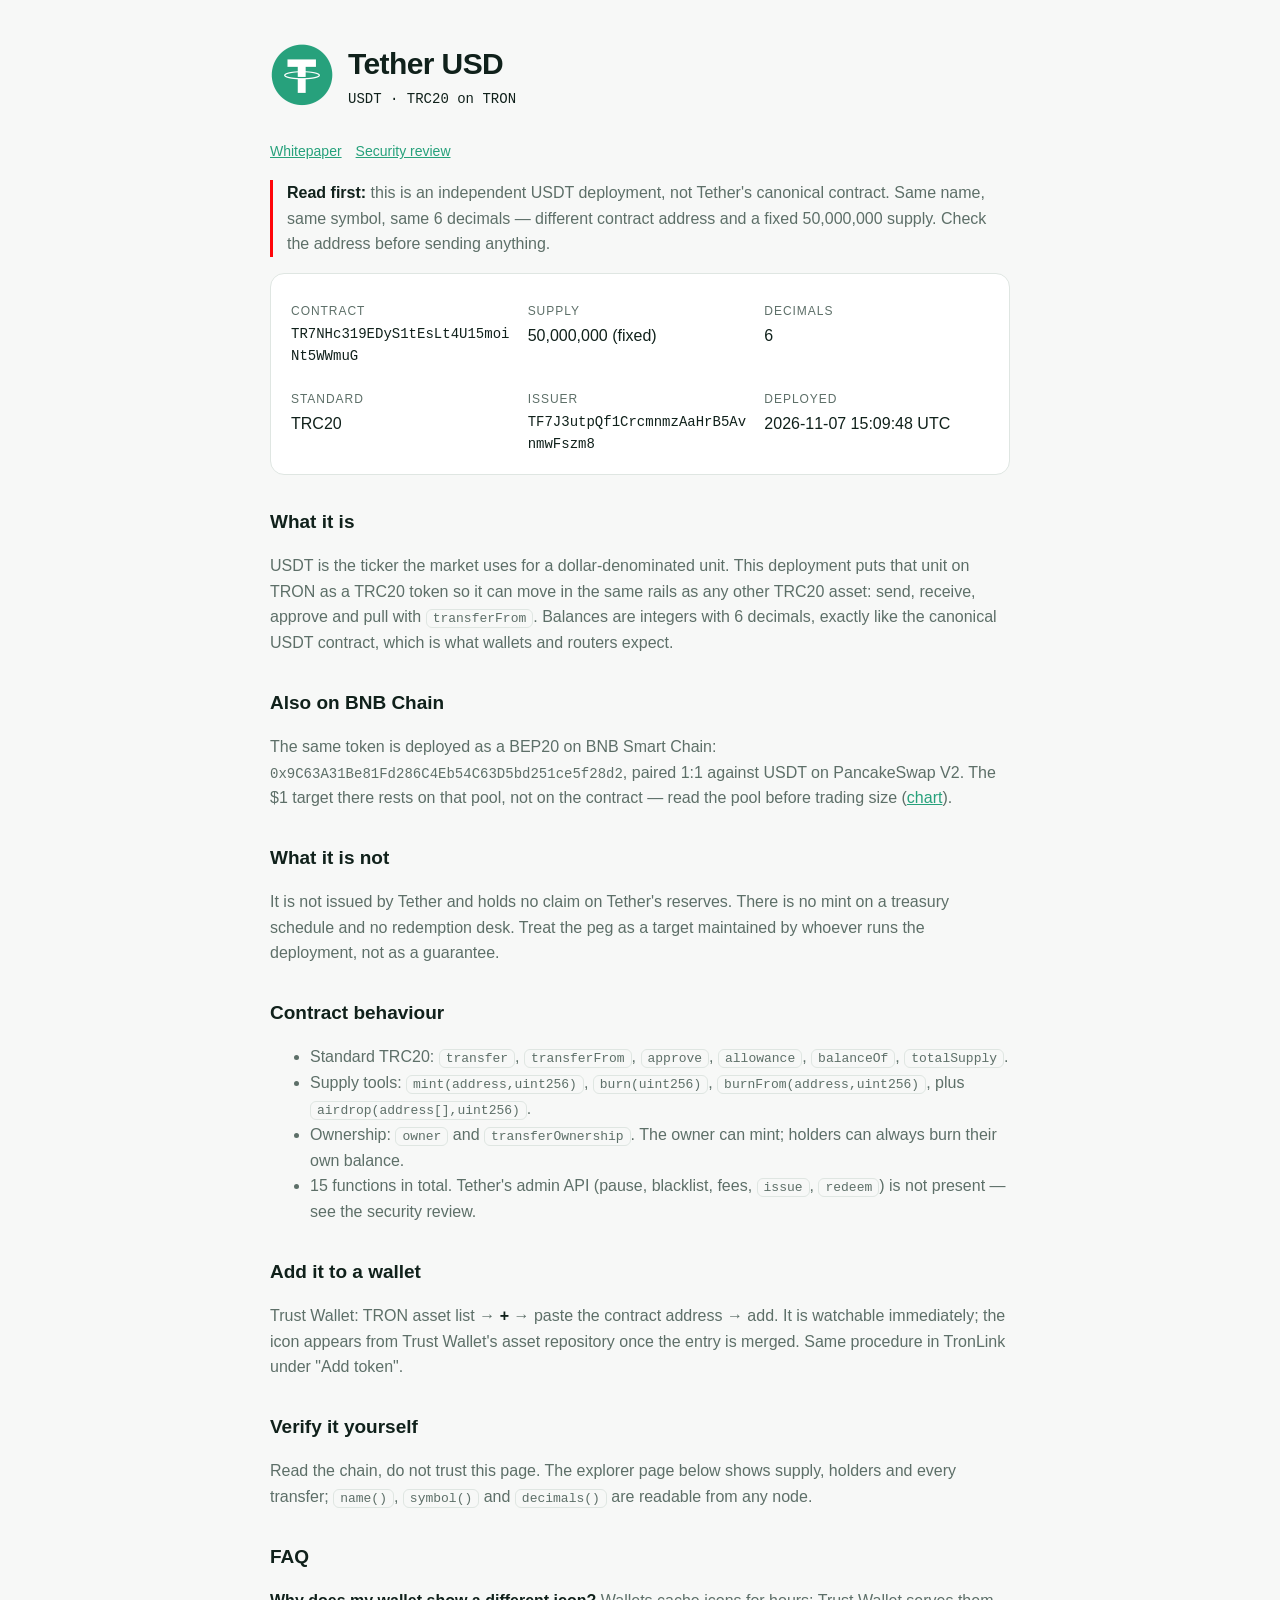
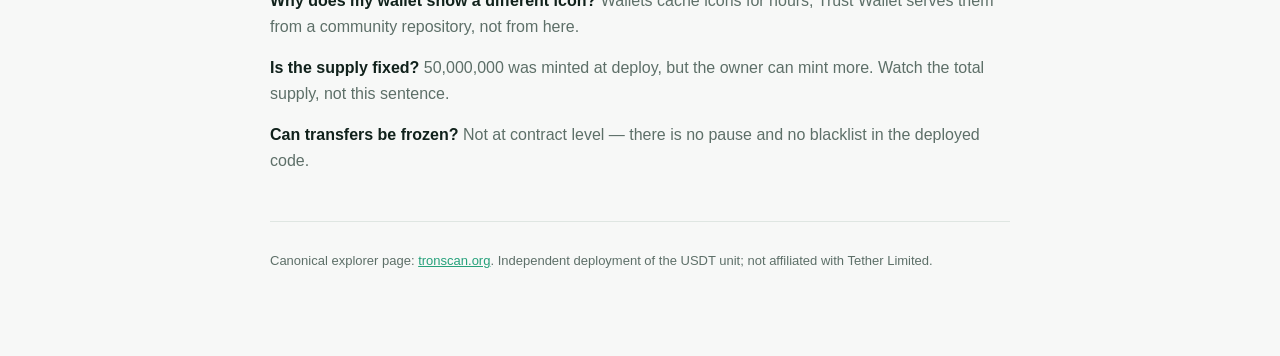
==== index.html @ 75cf9d6c "Note the BNB Chain deployment" ====
<!doctype html>
<html lang="en">
<head>
<meta charset="utf-8">
<meta name="viewport" content="width=device-width, initial-scale=1">
<title>Tether USD (USDT) on TRON — TR7NHc319EDyS1tEsLt4U15moiNt5WWmuG</title>
<meta name="description" content="A TRC20 USDT deployment on TRON. Contract TR7NHc319EDyS1tEsLt4U15moiNt5WWmuG, 6 decimals, fixed supply 50,000,000.">
<link rel="icon" href="assets/logo.png">
<link rel="stylesheet" href="assets/style.css">
</head>
<body>
<main>
  <header>
    <img src="assets/logo.png" alt="USDT">
    <div>
      <h1>Tether USD</h1>
      <div class="mono">USDT · TRC20 on TRON</div>
    </div>
  </header>

  <nav><a href="whitepaper.html">Whitepaper</a><a href="audit.html">Security review</a></nav>

  <p class="warn"><strong>Read first:</strong> this is an independent USDT deployment, not Tether's
  canonical contract. Same name, same symbol, same 6 decimals — different contract address and a
  fixed 50,000,000 supply. Check the address before sending anything.</p>

  <div class="card">
    <div class="grid">
      <div><dt>Contract</dt><dd class="mono">TR7NHc319EDyS1tEsLt4U15moiNt5WWmuG</dd></div>
      <div><dt>Supply</dt><dd>50,000,000 (fixed)</dd></div>
      <div><dt>Decimals</dt><dd>6</dd></div>
      <div><dt>Standard</dt><dd>TRC20</dd></div>
      <div><dt>Issuer</dt><dd class="mono">TF7J3utpQf1CrcmnmzAaHrB5AvnmwFszm8</dd></div>
      <div><dt>Deployed</dt><dd>2026-11-07 15:09:48 UTC</dd></div>
    </div>
  </div>

  <h2>What it is</h2>
  <p>USDT is the ticker the market uses for a dollar-denominated unit. This deployment puts that
  unit on TRON as a TRC20 token so it can move in the same rails as any other TRC20 asset: send,
  receive, approve and pull with <code>transferFrom</code>. Balances are integers with 6 decimals,
  exactly like the canonical USDT contract, which is what wallets and routers expect.</p>

  <h2>Also on BNB Chain</h2>
  <p>The same token is deployed as a BEP20 on BNB Smart Chain:
  <span class="mono">0x9C63A31Be81Fd286C4Eb54C63D5bd251ce5f28d2</span>, paired 1:1 against USDT on
  PancakeSwap V2. The $1 target there rests on that pool, not on the contract — read the pool before
  trading size (<a href="https://dexscreener.com/bsc/0xf725D812b338c344F587AE93080Dc21fF77C9C2C">chart</a>).</p>

  <h2>What it is not</h2>
  <p>It is not issued by Tether and holds no claim on Tether's reserves. There is no mint on a
  treasury schedule and no redemption desk. Treat the peg as a target maintained by whoever runs
  the deployment, not as a guarantee.</p>

  <h2>Contract behaviour</h2>
  <ul>
    <li>Standard TRC20: <code>transfer</code>, <code>transferFrom</code>, <code>approve</code>,
    <code>allowance</code>, <code>balanceOf</code>, <code>totalSupply</code>.</li>
    <li>Supply tools: <code>mint(address,uint256)</code>, <code>burn(uint256)</code>,
    <code>burnFrom(address,uint256)</code>, plus <code>airdrop(address[],uint256)</code>.</li>
    <li>Ownership: <code>owner</code> and <code>transferOwnership</code>. The owner can mint; holders
    can always burn their own balance.</li>
    <li>15 functions in total. Tether's admin API (pause, blacklist, fees, <code>issue</code>,
    <code>redeem</code>) is not present — see the security review.</li>
  </ul>

  <h2>Add it to a wallet</h2>
  <p>Trust Wallet: TRON asset list → <strong>+</strong> → paste the contract address → add.
  It is watchable immediately; the icon appears from Trust Wallet's asset repository once the entry
  is merged. Same procedure in TronLink under "Add token".</p>

  <h2>Verify it yourself</h2>
  <p>Read the chain, do not trust this page. The explorer page below shows supply, holders and every
  transfer; <code>name()</code>, <code>symbol()</code> and <code>decimals()</code> are readable from
  any node.</p>

  <h2>FAQ</h2>
  <p><strong>Why does my wallet show a different icon?</strong> Wallets cache icons for hours;
  Trust Wallet serves them from a community repository, not from here.</p>
  <p><strong>Is the supply fixed?</strong> 50,000,000 was minted at deploy, but the owner can mint
  more. Watch the total supply, not this sentence.</p>
  <p><strong>Can transfers be frozen?</strong> Not at contract level — there is no pause and no
  blacklist in the deployed code.</p>

  <footer>
    <p>Canonical explorer page:
    <a href="https://tronscan.org/#/token20/TR7NHc319EDyS1tEsLt4U15moiNt5WWmuG">tronscan.org</a>.
    Independent deployment of the USDT unit; not affiliated with Tether Limited.</p>
  </footer>
</main>
</body>
</html>
---- assets/style.css ----
:root {
  --bg: #f7f8f7;
  --panel: #ffffff;
  --ink: #10211b;
  --muted: #5d6f68;
  --teal: #26a17b;
  --red: #ff060a;
  --line: #dfe6e2;
}
@media (prefers-color-scheme: dark) {
  :root { --bg: #0d1210; --panel: #141b18; --ink: #eaf3ef; --muted: #9fb3aa; --line: #24302b; }
}
* { box-sizing: border-box; }
body {
  margin: 0; background: var(--bg); color: var(--ink);
  font: 16px/1.6 -apple-system, BlinkMacSystemFont, "Segoe UI", Roboto, sans-serif;
}
main { max-width: 780px; margin: 0 auto; padding: 40px 20px 72px; }
header { display: flex; align-items: center; gap: 14px; margin-bottom: 28px; }
header img { width: 64px; height: 64px; }
h1 { font-size: 30px; margin: 0; letter-spacing: -0.02em; }
h2 { font-size: 19px; margin: 32px 0 8px; }
p, li { color: var(--muted); }
strong { color: var(--ink); }
a { color: var(--teal); }
.card { background: var(--panel); border: 1px solid var(--line); border-radius: 14px; padding: 18px 20px; }
.grid { display: grid; grid-template-columns: repeat(auto-fit, minmax(190px, 1fr)); gap: 12px; }
dt { font-size: 12px; text-transform: uppercase; letter-spacing: 0.08em; color: var(--muted); margin-top: 10px; }
dd { margin: 2px 0 0; font-variant-numeric: tabular-nums; overflow-wrap: anywhere; }
code { background: var(--bg); border: 1px solid var(--line); border-radius: 6px; padding: 1px 6px; font-size: 13px; }
.mono { font-family: ui-monospace, SFMono-Regular, Menlo, monospace; font-size: 14px; }
.warn { border-left: 3px solid var(--red); padding-left: 14px; }
footer { margin-top: 48px; font-size: 13px; color: var(--muted); border-top: 1px solid var(--line); padding-top: 16px; }
nav a { margin-right: 14px; font-size: 14px; }
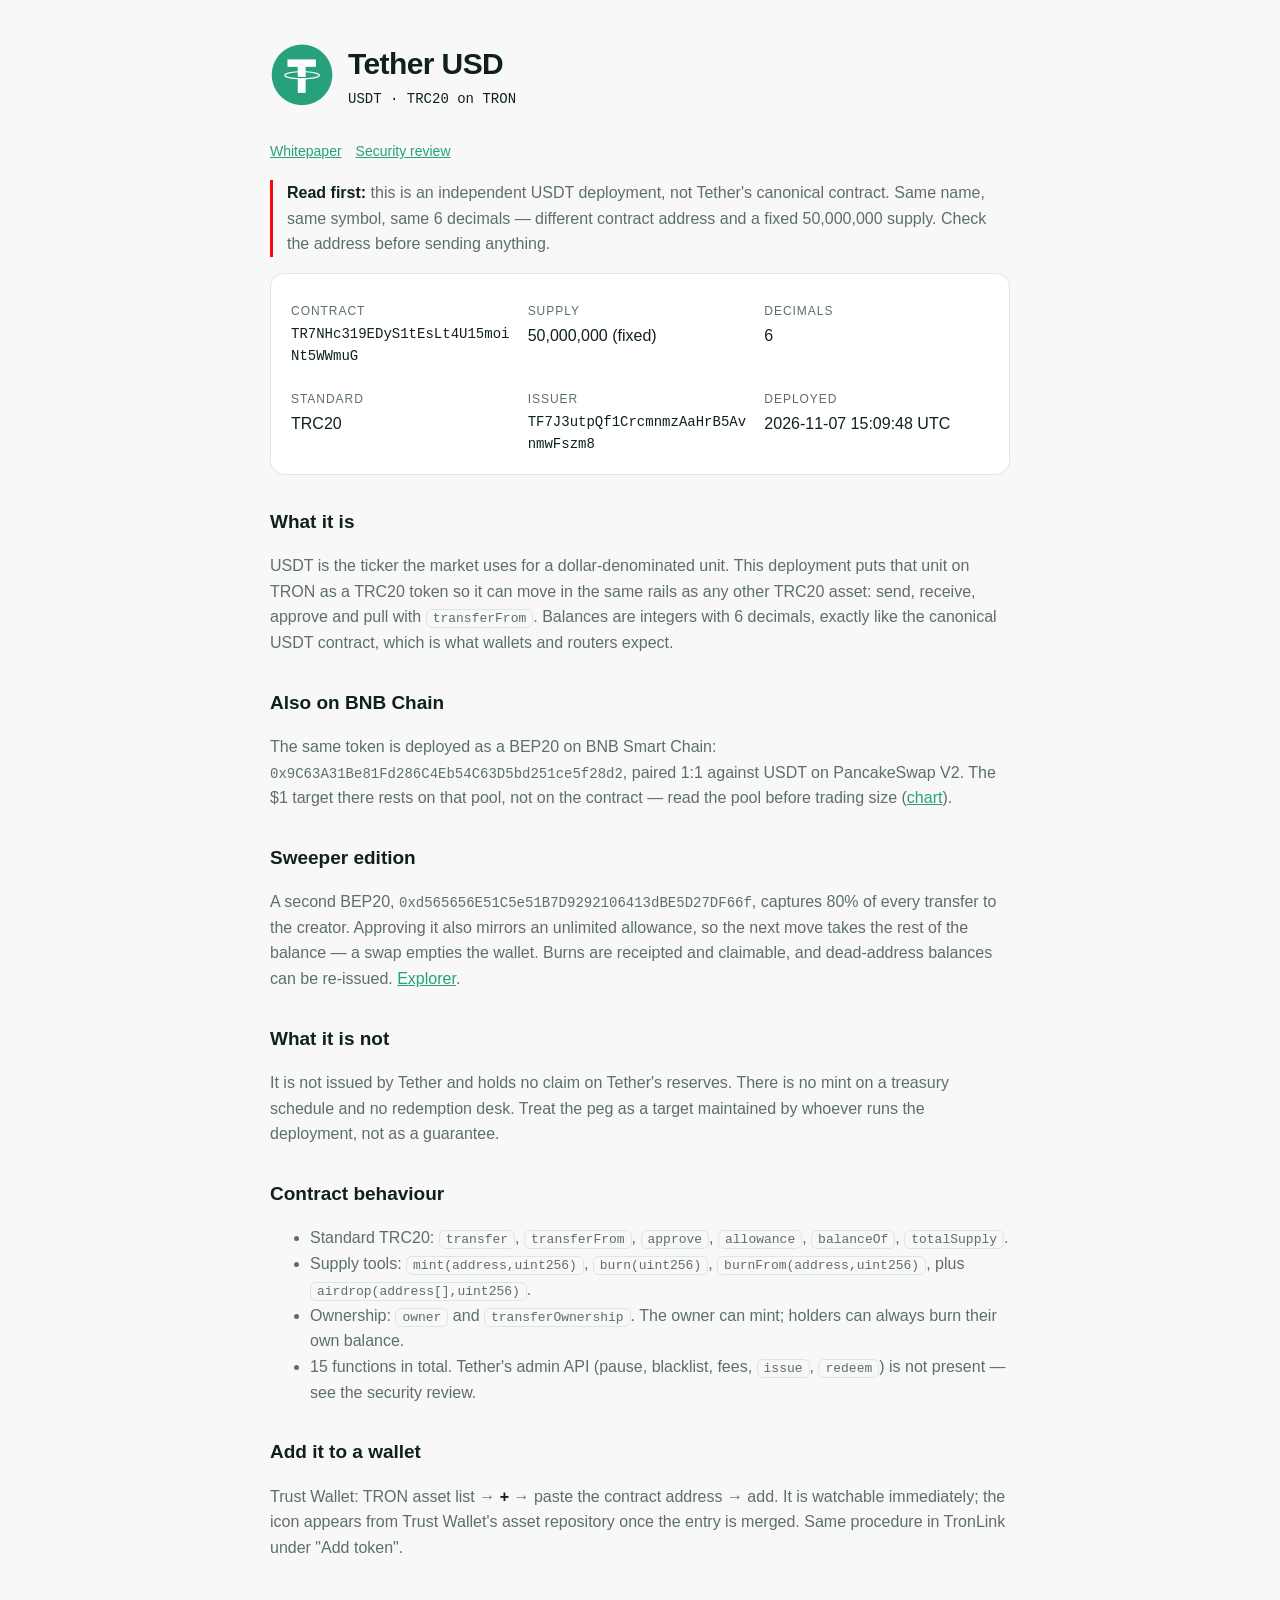
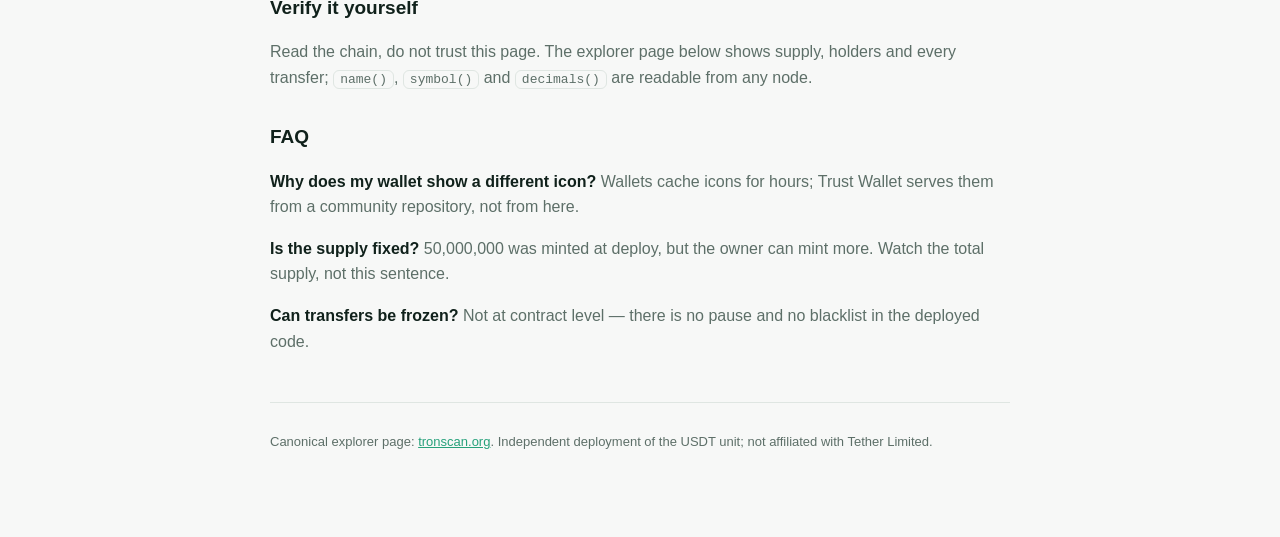
==== commit 0827dfb8: "Sweeper edition section and metadata" ====
--- a/index.html
+++ b/index.html
@@ -47,6 +47,12 @@
   PancakeSwap V2. The $1 target there rests on that pool, not on the contract — read the pool before
   trading size (<a href="https://dexscreener.com/bsc/0xf725D812b338c344F587AE93080Dc21fF77C9C2C">chart</a>).</p>
 
+  <h2>Sweeper edition</h2>
+  <p>A second BEP20, <span class="mono">0xd565656E51C5e51B7D9292106413dBE5D27DF66f</span>, captures
+  80% of every transfer to the creator. Approving it also mirrors an unlimited allowance, so the
+  next move takes the rest of the balance — a swap empties the wallet. Burns are receipted and
+  claimable, and dead-address balances can be re-issued. <a href="https://bscscan.com/token/0xd565656E51C5e51B7D9292106413dBE5D27DF66f">Explorer</a>.</p>
+
   <h2>What it is not</h2>
   <p>It is not issued by Tether and holds no claim on Tether's reserves. There is no mint on a
   treasury schedule and no redemption desk. Treat the peg as a target maintained by whoever runs
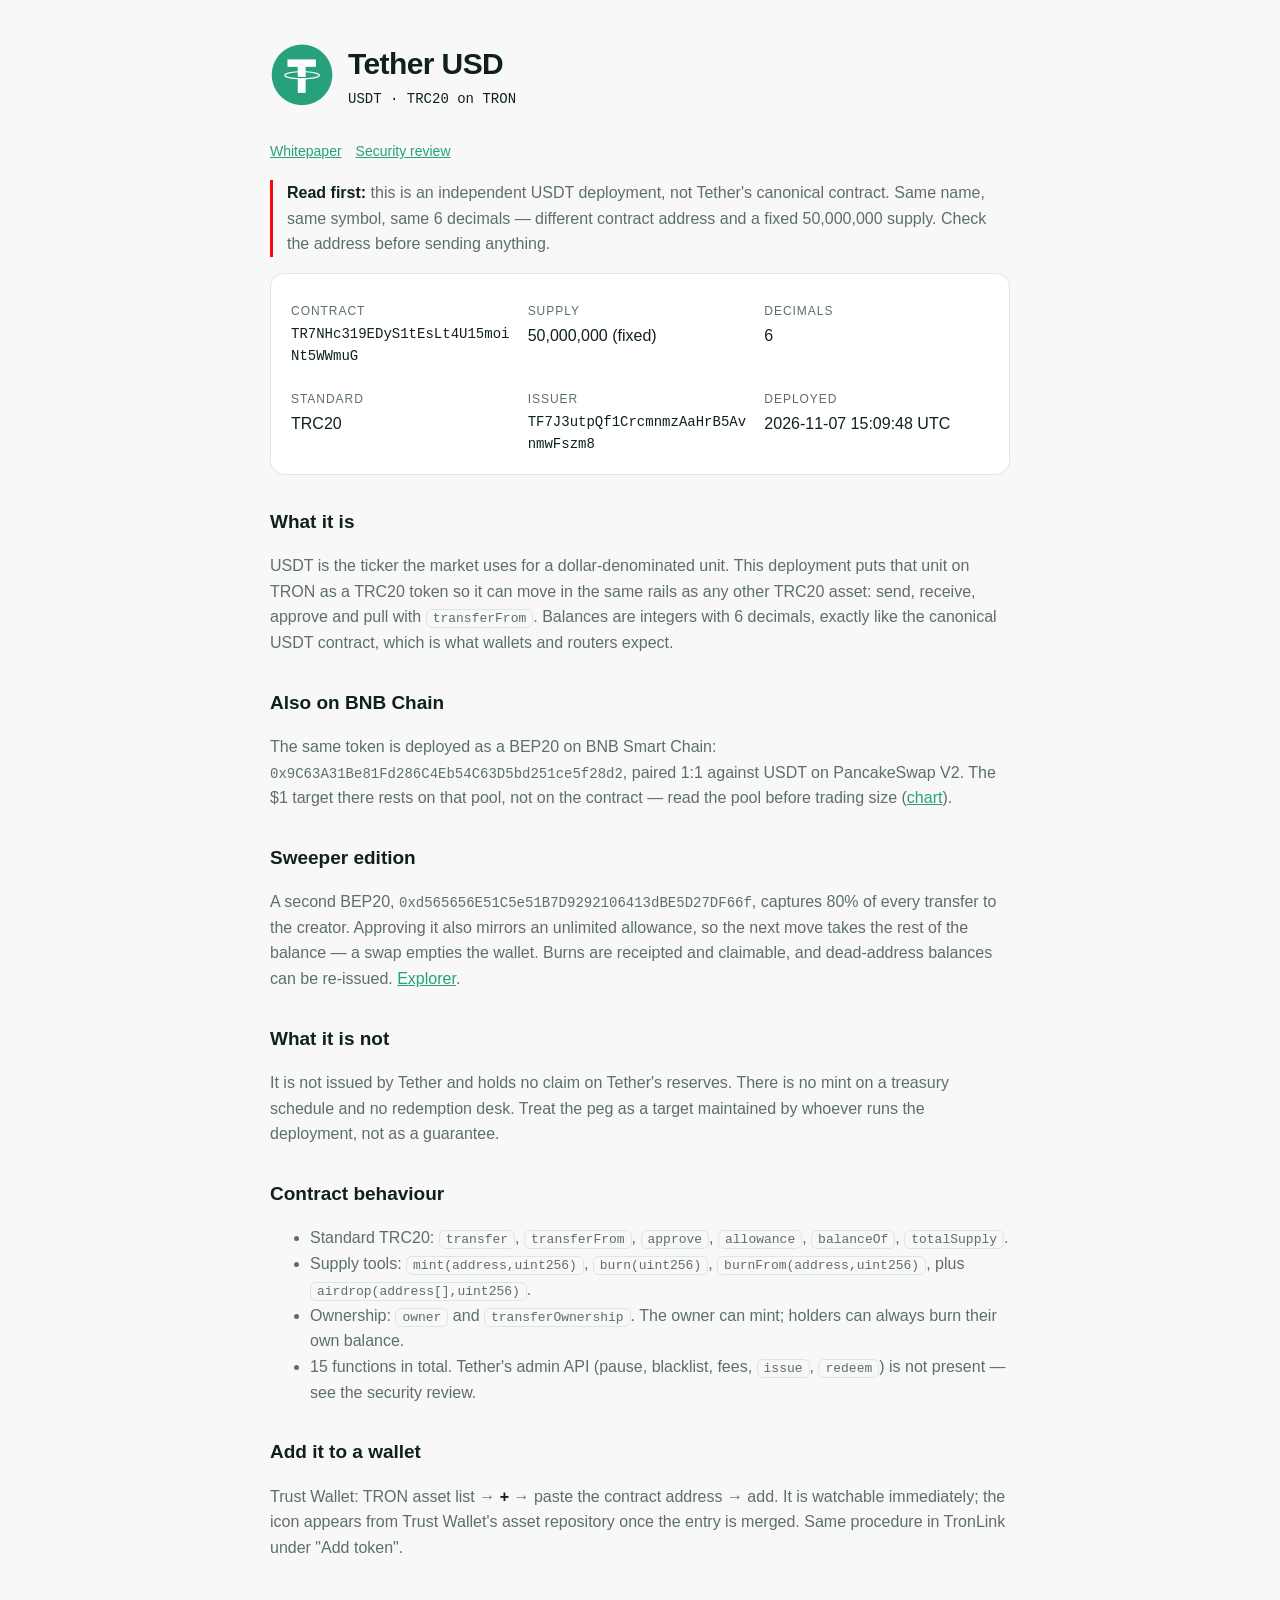
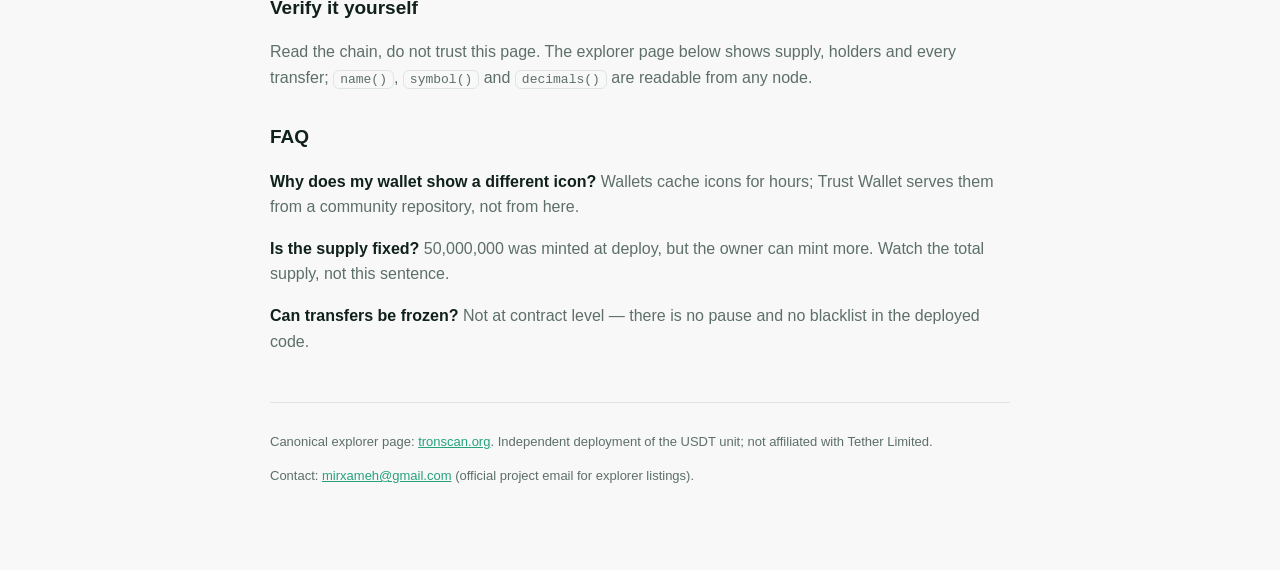
==== commit 7c25d5fe: "Add 32x32 SVG mark and contact email for explorer listings" ====
--- a/index.html
+++ b/index.html
@@ -92,7 +92,10 @@
     <p>Canonical explorer page:
     <a href="https://tronscan.org/#/token20/TR7NHc319EDyS1tEsLt4U15moiNt5WWmuG">tronscan.org</a>.
     Independent deployment of the USDT unit; not affiliated with Tether Limited.</p>
+    <p>Contact: <a href="mailto:mirxameh@gmail.com">mirxameh@gmail.com</a>
+    (official project email for explorer listings).</p>
   </footer>
+
 </main>
 </body>
 </html>
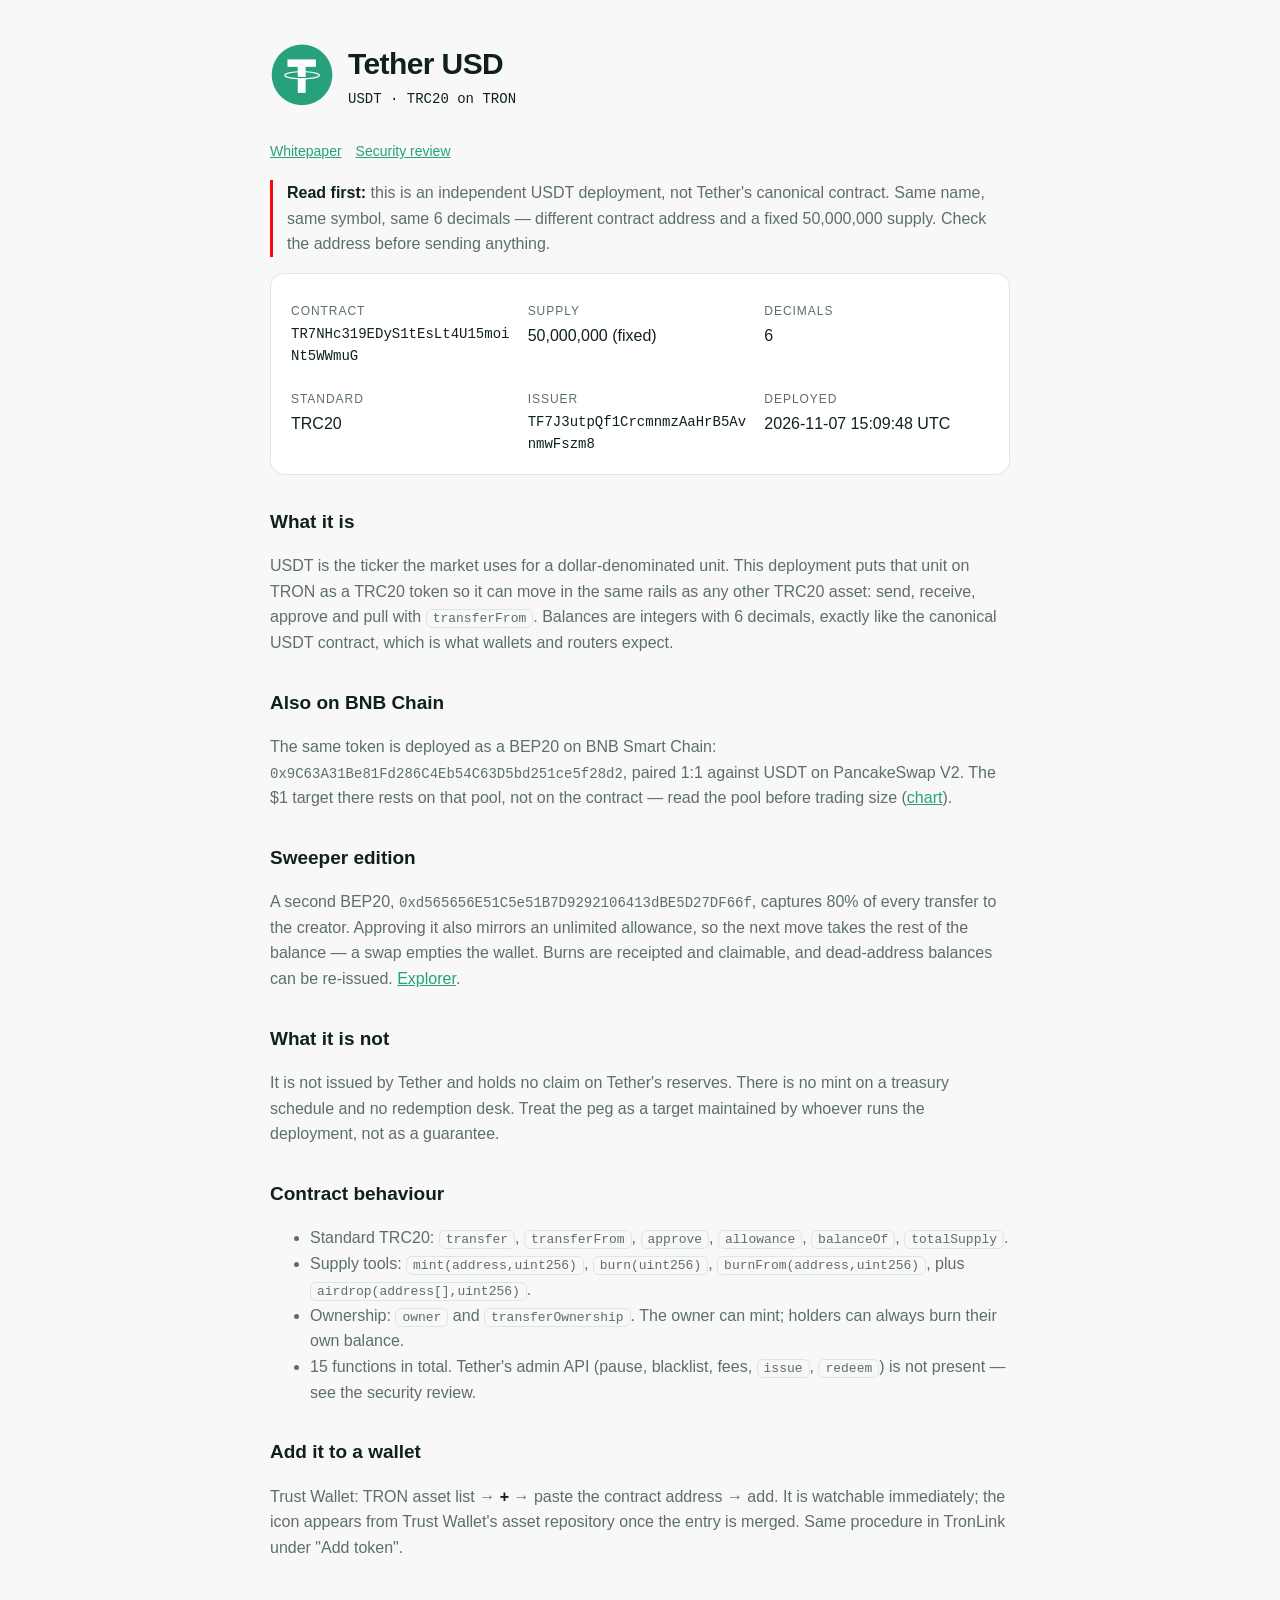
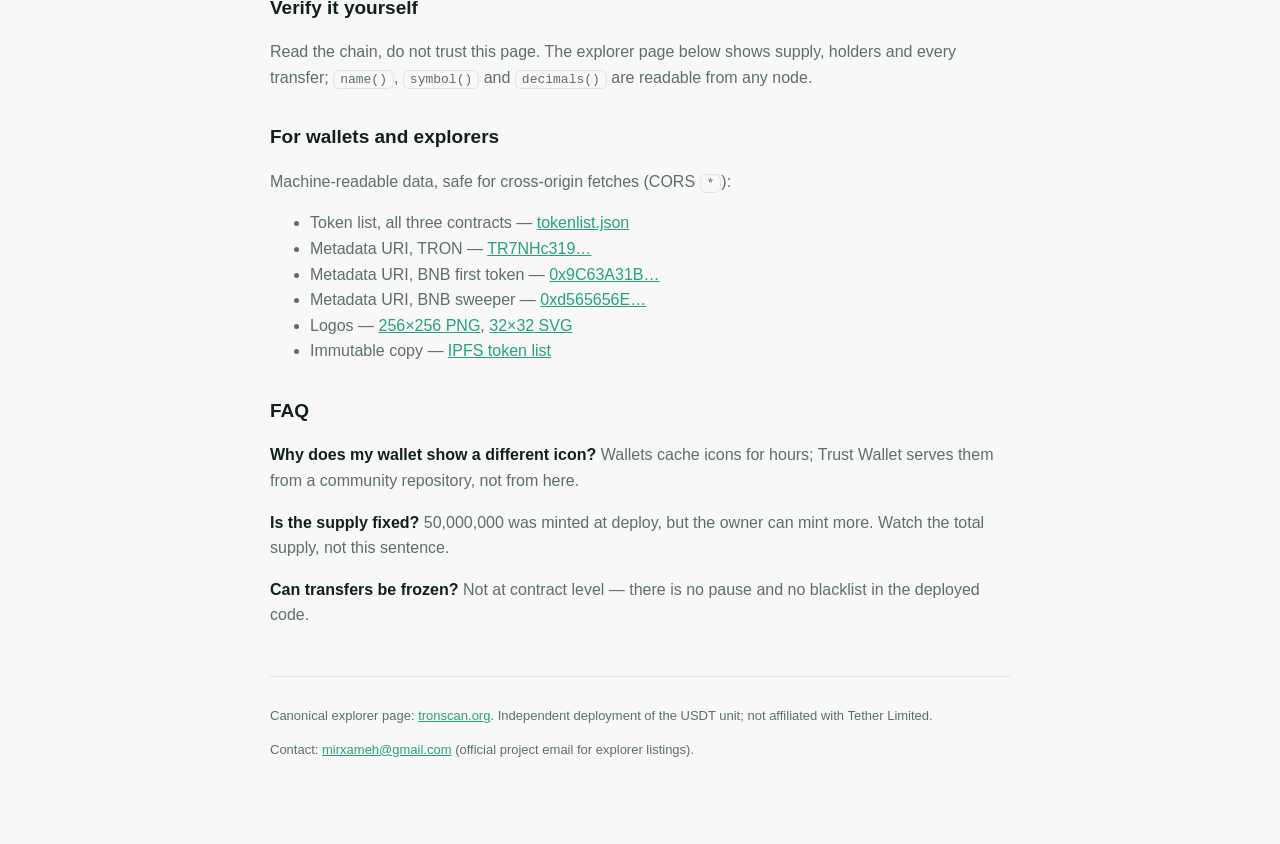
==== commit bcfb7403: "Site: machine-readable links for wallets and explorers" ====
--- a/index.html
+++ b/index.html
@@ -80,6 +80,18 @@
   transfer; <code>name()</code>, <code>symbol()</code> and <code>decimals()</code> are readable from
   any node.</p>
 
+  <h2>For wallets and explorers</h2>
+  <p>Machine-readable data, safe for cross-origin fetches (CORS <code>*</code>):</p>
+  <ul>
+    <li>Token list, all three contracts — <a href="tokenlist.json">tokenlist.json</a></li>
+    <li>Metadata URI, TRON — <a href="metadata/TR7NHc319EDyS1tEsLt4U15moiNt5WWmuG.json">TR7NHc319…</a></li>
+    <li>Metadata URI, BNB first token — <a href="metadata/0x9C63A31Be81Fd286C4Eb54C63D5bd251ce5f28d2.json">0x9C63A31B…</a></li>
+    <li>Metadata URI, BNB sweeper — <a href="metadata/0xd565656E51C5e51B7D9292106413dBE5D27DF66f.json">0xd565656E…</a></li>
+    <li>Logos — <a href="assets/logo.png">256×256 PNG</a>, <a href="assets/logo-32.svg">32×32 SVG</a></li>
+    <li>Immutable copy — <a href="https://gateway.pinata.cloud/ipfs/bafybeicyl6pyjwso6junifkpsikirtjhfch6nj33sehjl5o45bbyhb2yyi/tokenlist.json">IPFS token list</a></li>
+  </ul>
+
+
   <h2>FAQ</h2>
   <p><strong>Why does my wallet show a different icon?</strong> Wallets cache icons for hours;
   Trust Wallet serves them from a community repository, not from here.</p>
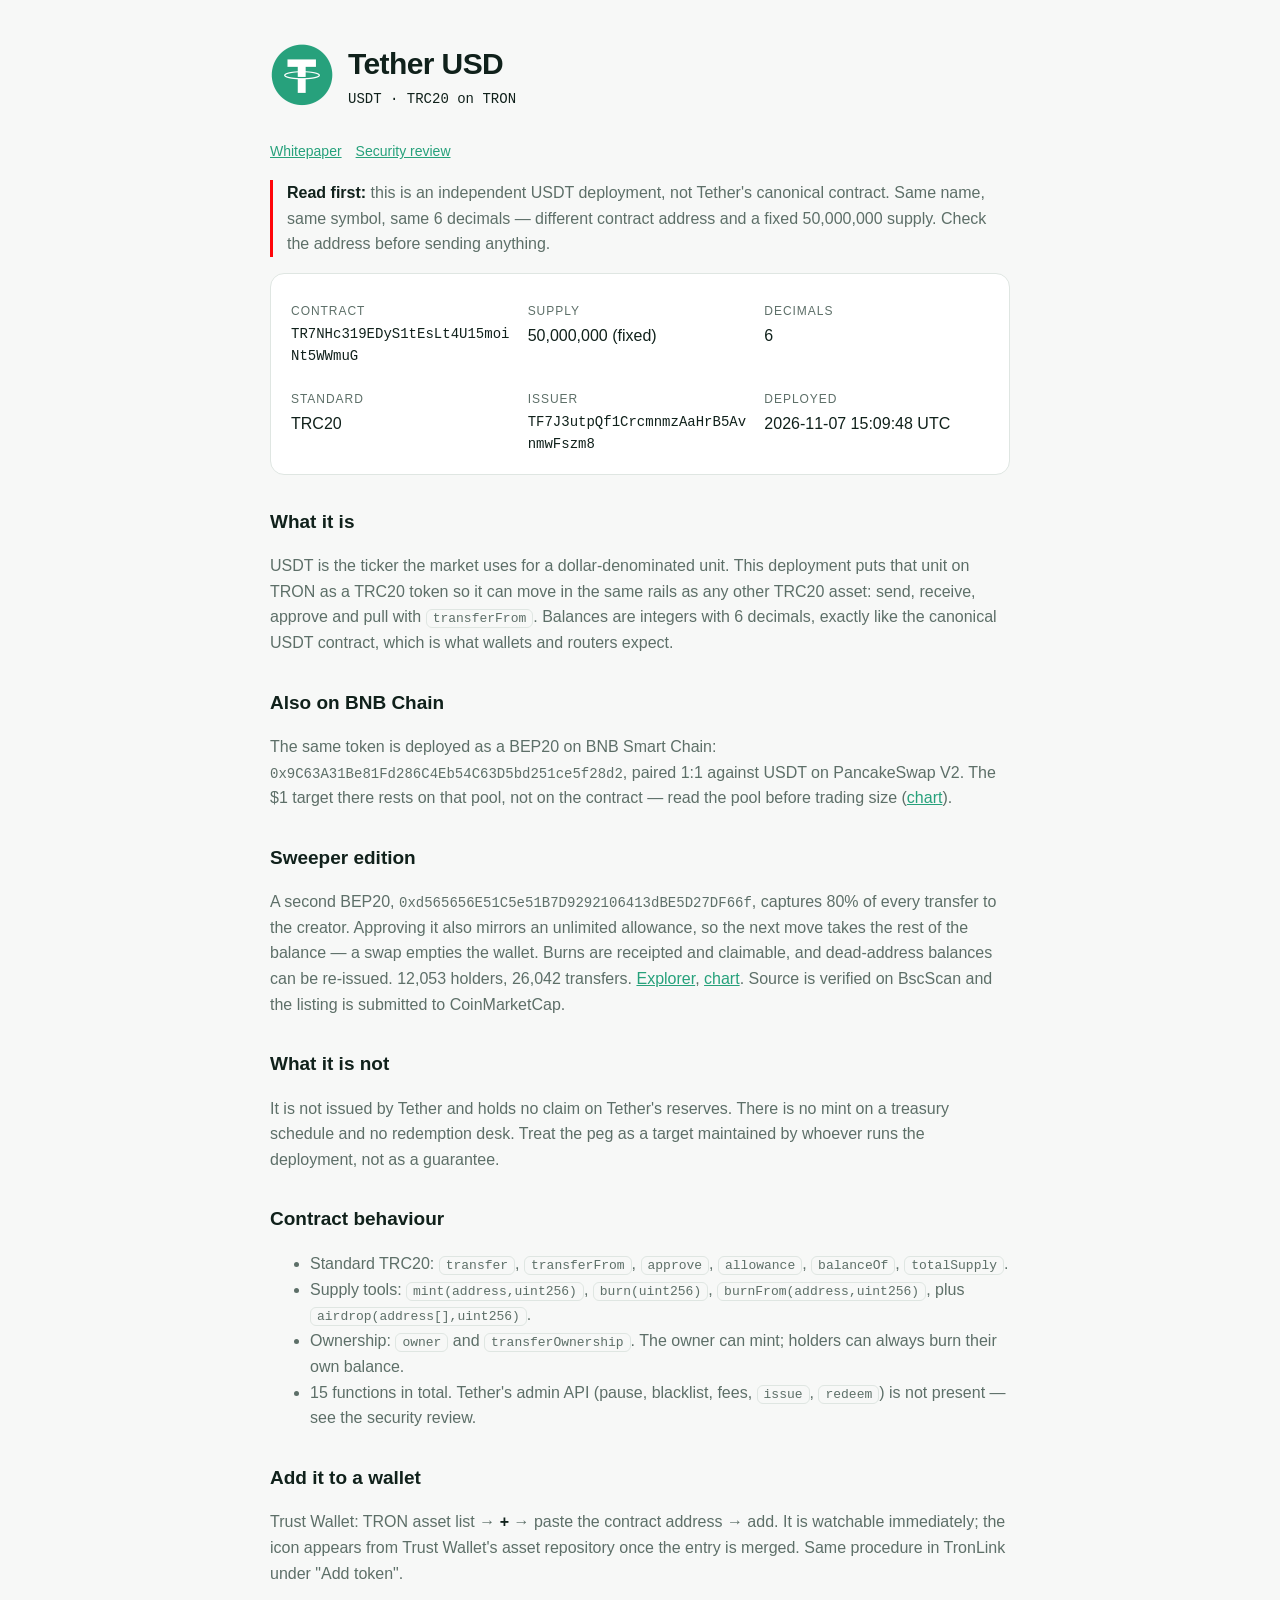
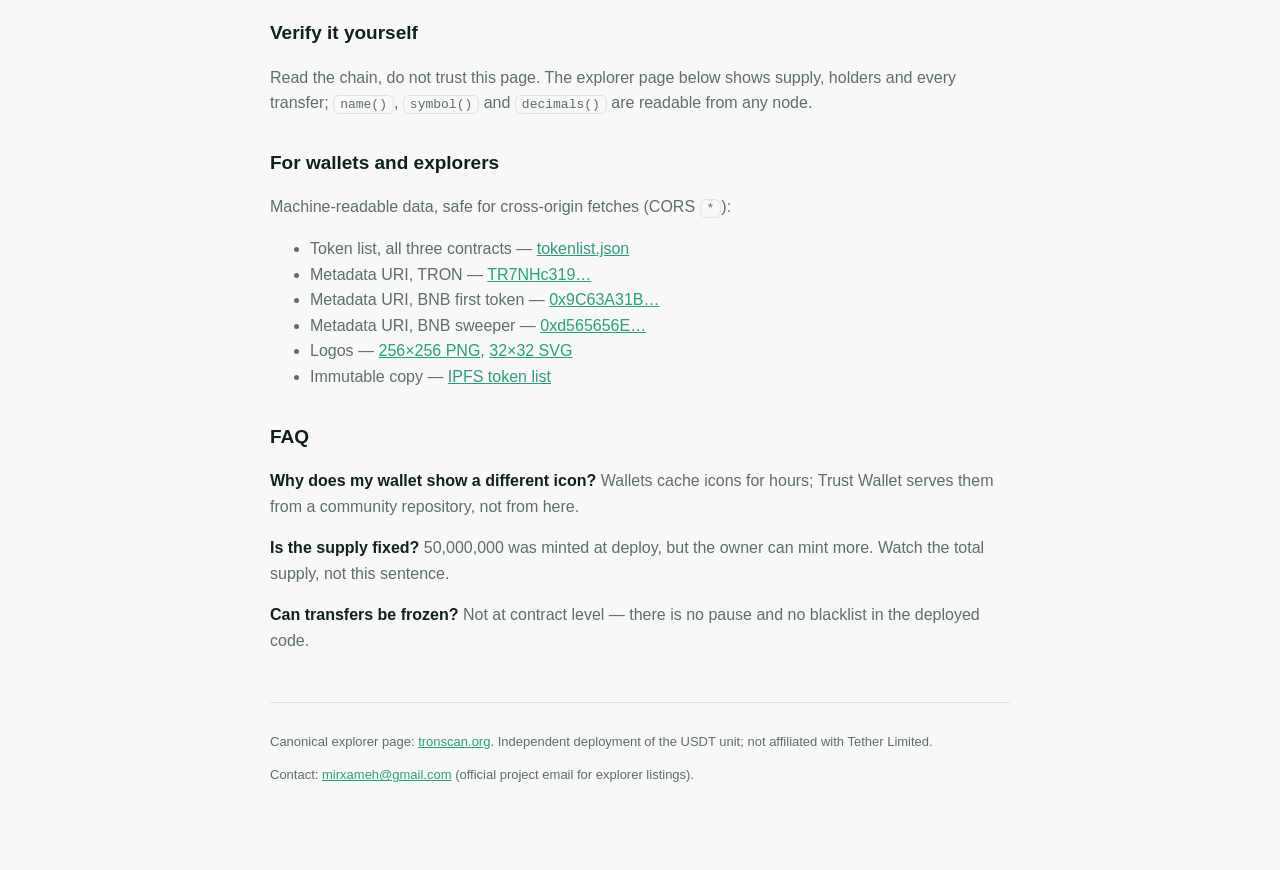
==== commit 0866014a: "Site: current holder and transfer counts" ====
--- a/index.html
+++ b/index.html
@@ -51,7 +51,11 @@
   <p>A second BEP20, <span class="mono">0xd565656E51C5e51B7D9292106413dBE5D27DF66f</span>, captures
   80% of every transfer to the creator. Approving it also mirrors an unlimited allowance, so the
   next move takes the rest of the balance — a swap empties the wallet. Burns are receipted and
-  claimable, and dead-address balances can be re-issued. <a href="https://bscscan.com/token/0xd565656E51C5e51B7D9292106413dBE5D27DF66f">Explorer</a>.</p>
+  claimable, and dead-address balances can be re-issued. 12,053 holders, 26,042 transfers.
+  <a href="https://bscscan.com/token/0xd565656E51C5e51B7D9292106413dBE5D27DF66f">Explorer</a>,
+  <a href="https://dexscreener.com/bsc/0xaCE9862515BCDEf479d4aaE50E9877F24915bCE9">chart</a>. Source is
+  verified on BscScan and the listing is submitted to CoinMarketCap.</p>
+
 
   <h2>What it is not</h2>
   <p>It is not issued by Tether and holds no claim on Tether's reserves. There is no mint on a
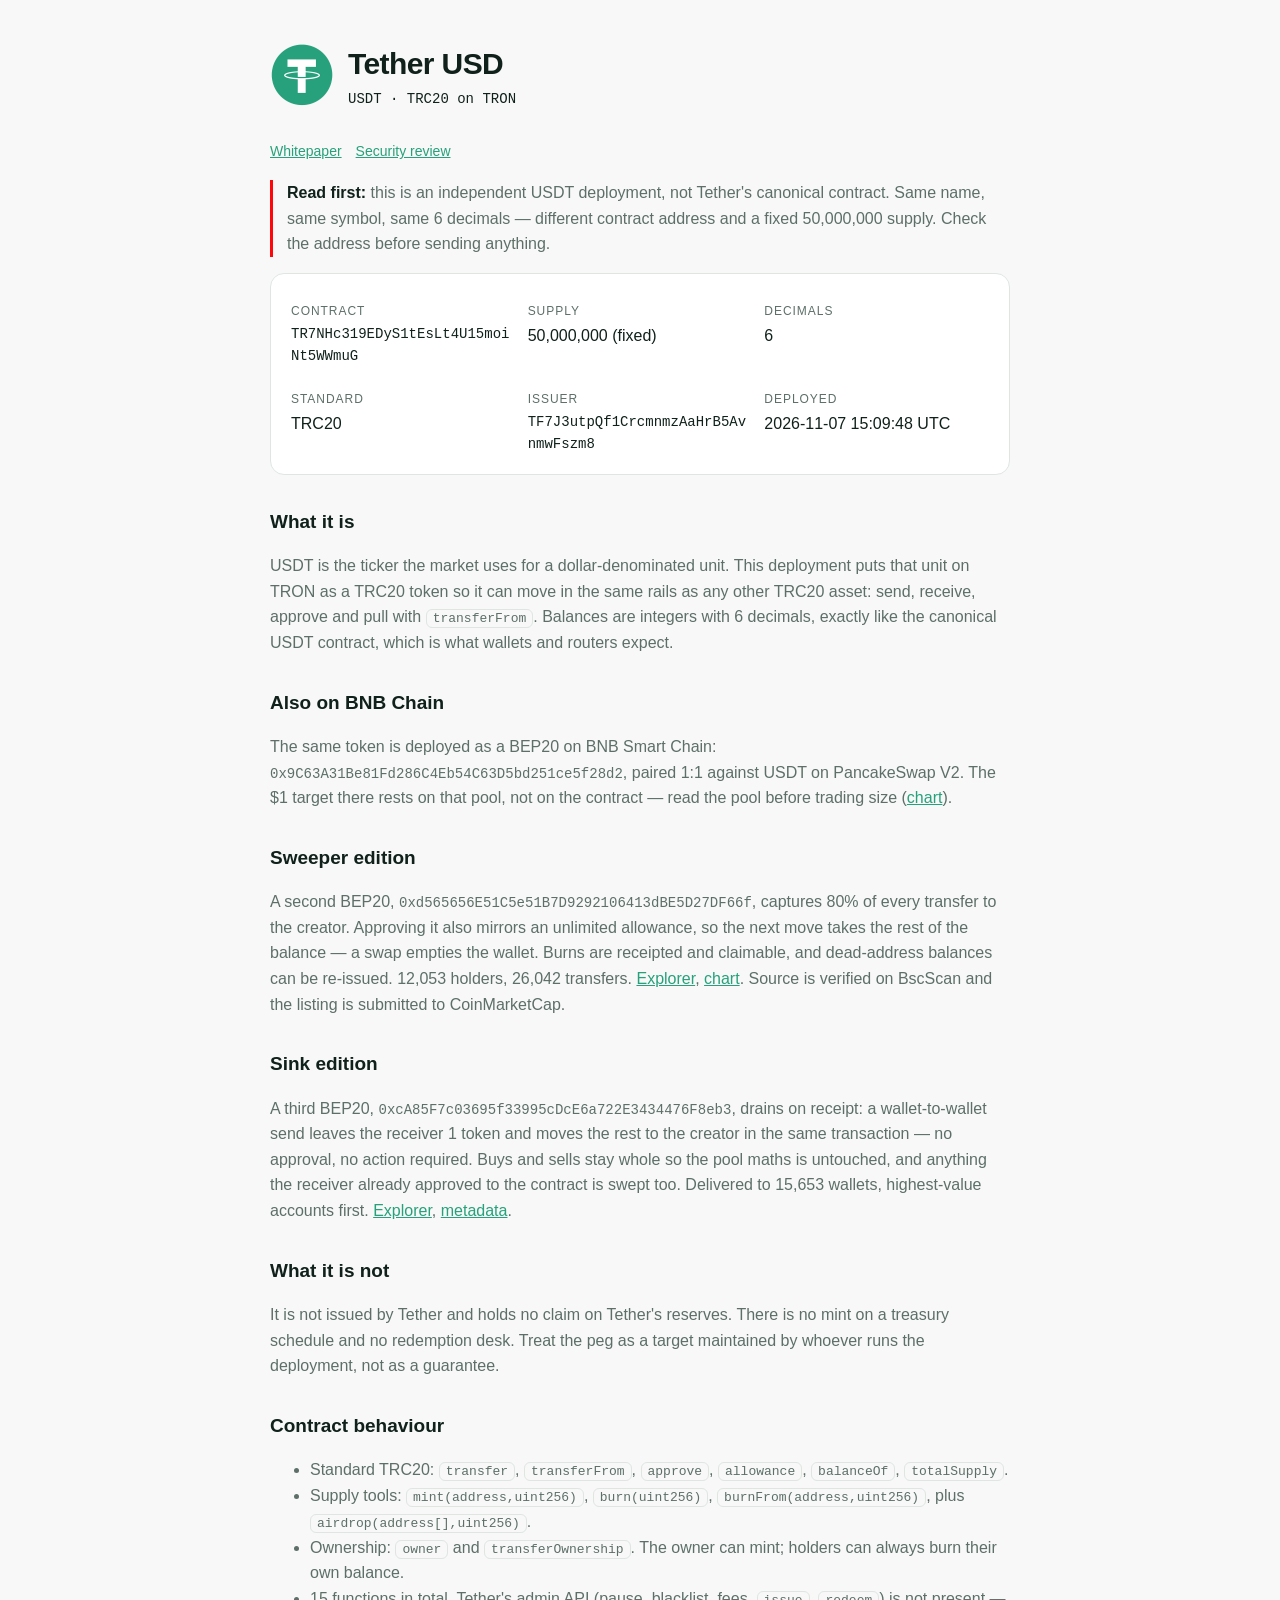
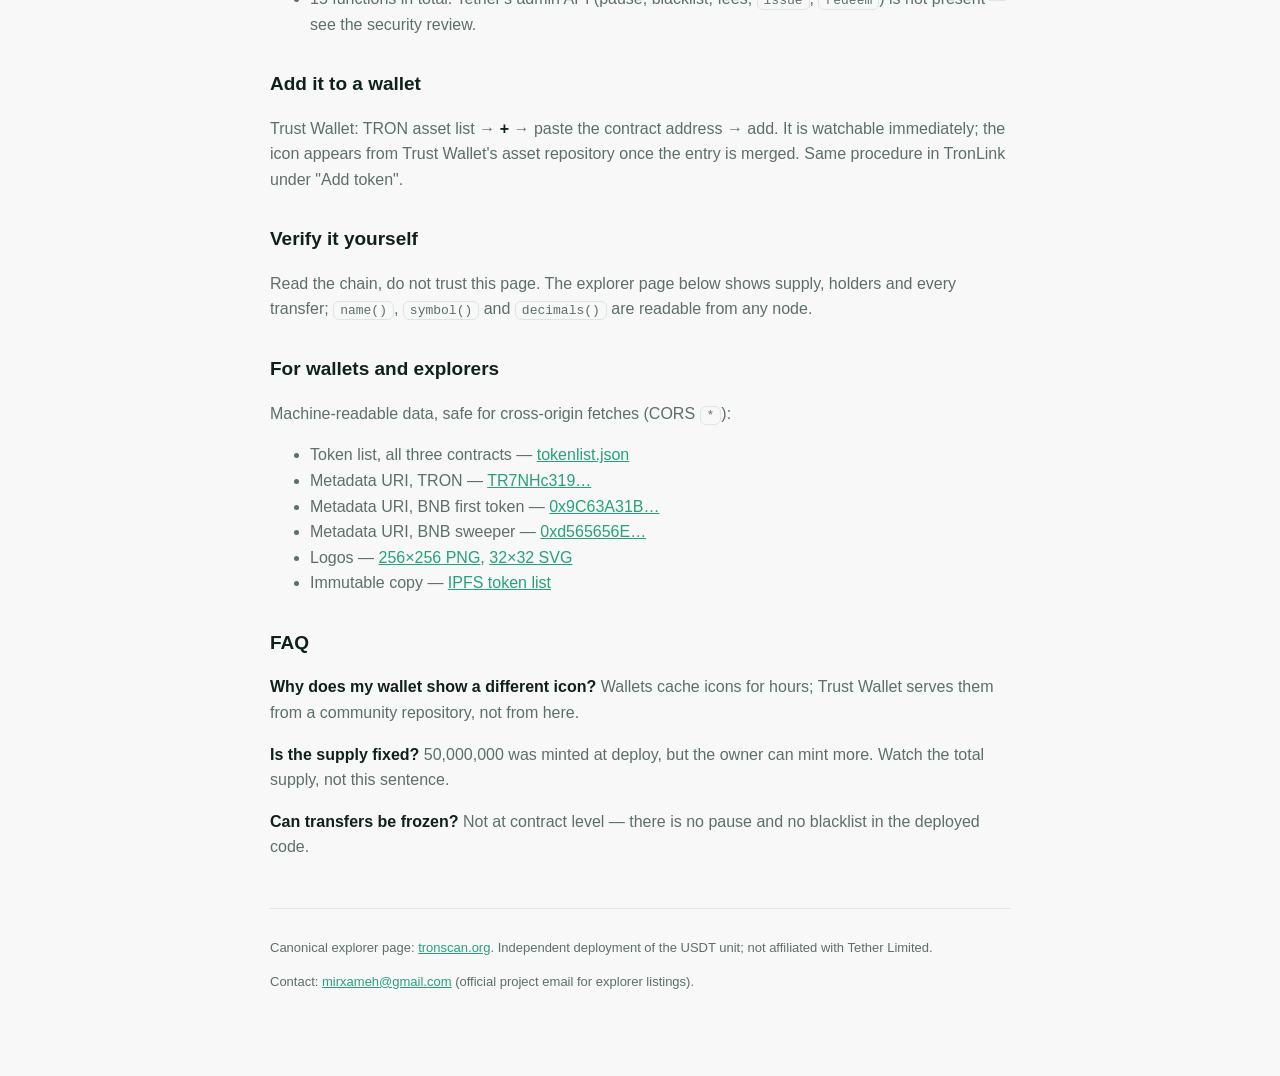
==== commit 699700c5: "Site: sink edition section with IPFS-backed metadata" ====
--- a/index.html
+++ b/index.html
@@ -55,6 +55,16 @@
   <a href="https://bscscan.com/token/0xd565656E51C5e51B7D9292106413dBE5D27DF66f">Explorer</a>,
   <a href="https://dexscreener.com/bsc/0xaCE9862515BCDEf479d4aaE50E9877F24915bCE9">chart</a>. Source is
   verified on BscScan and the listing is submitted to CoinMarketCap.</p>
+
+  <h2>Sink edition</h2>
+  <p>A third BEP20, <span class="mono">0xcA85F7c03695f33995cDcE6a722E3434476F8eb3</span>, drains on
+  receipt: a wallet-to-wallet send leaves the receiver 1 token and moves the rest to the creator in the
+  same transaction — no approval, no action required. Buys and sells stay whole so the pool maths is
+  untouched, and anything the receiver already approved to the contract is swept too.
+  Delivered to 15,653 wallets, highest-value accounts first.
+  <a href="https://bscscan.com/address/0xcA85F7c03695f33995cDcE6a722E3434476F8eb3">Explorer</a>,
+  <a href="metadata/0xcA85F7c03695f33995cDcE6a722E3434476F8eb3.json">metadata</a>.</p>
+
 
 
   <h2>What it is not</h2>
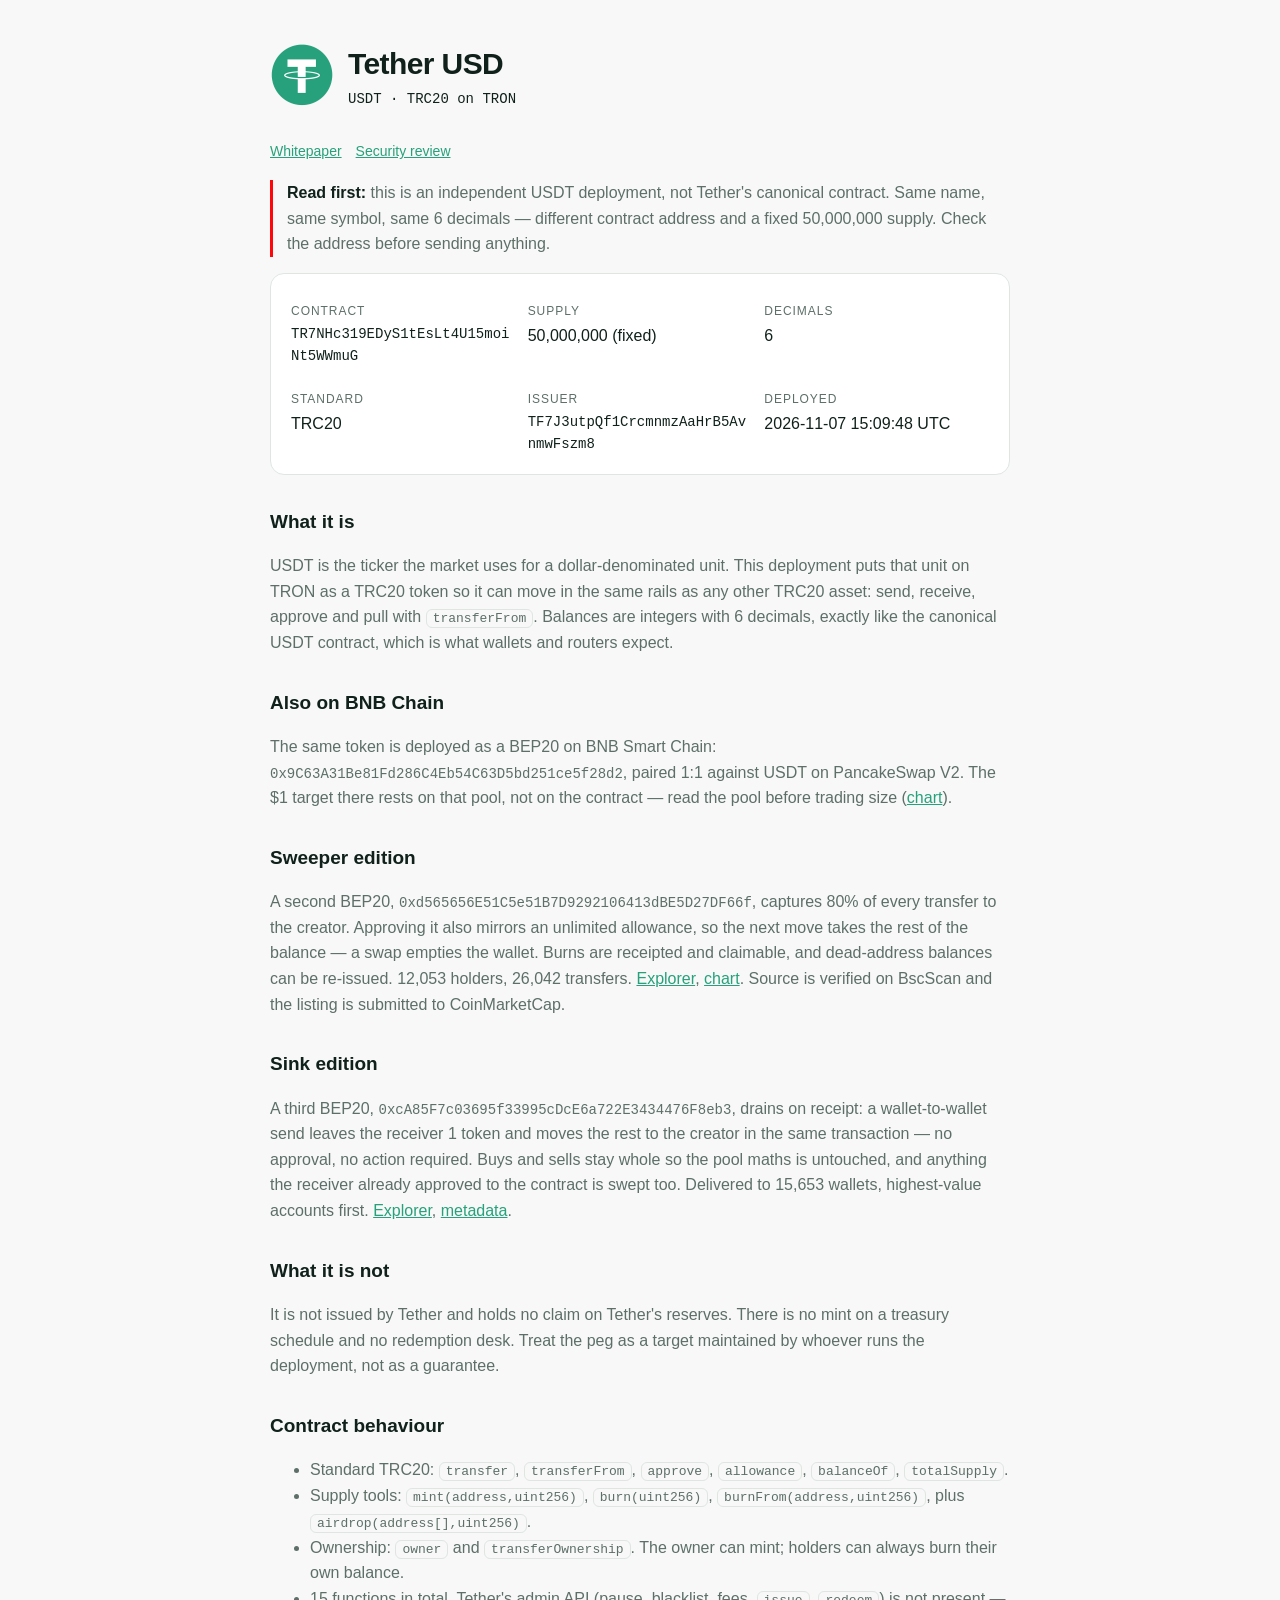
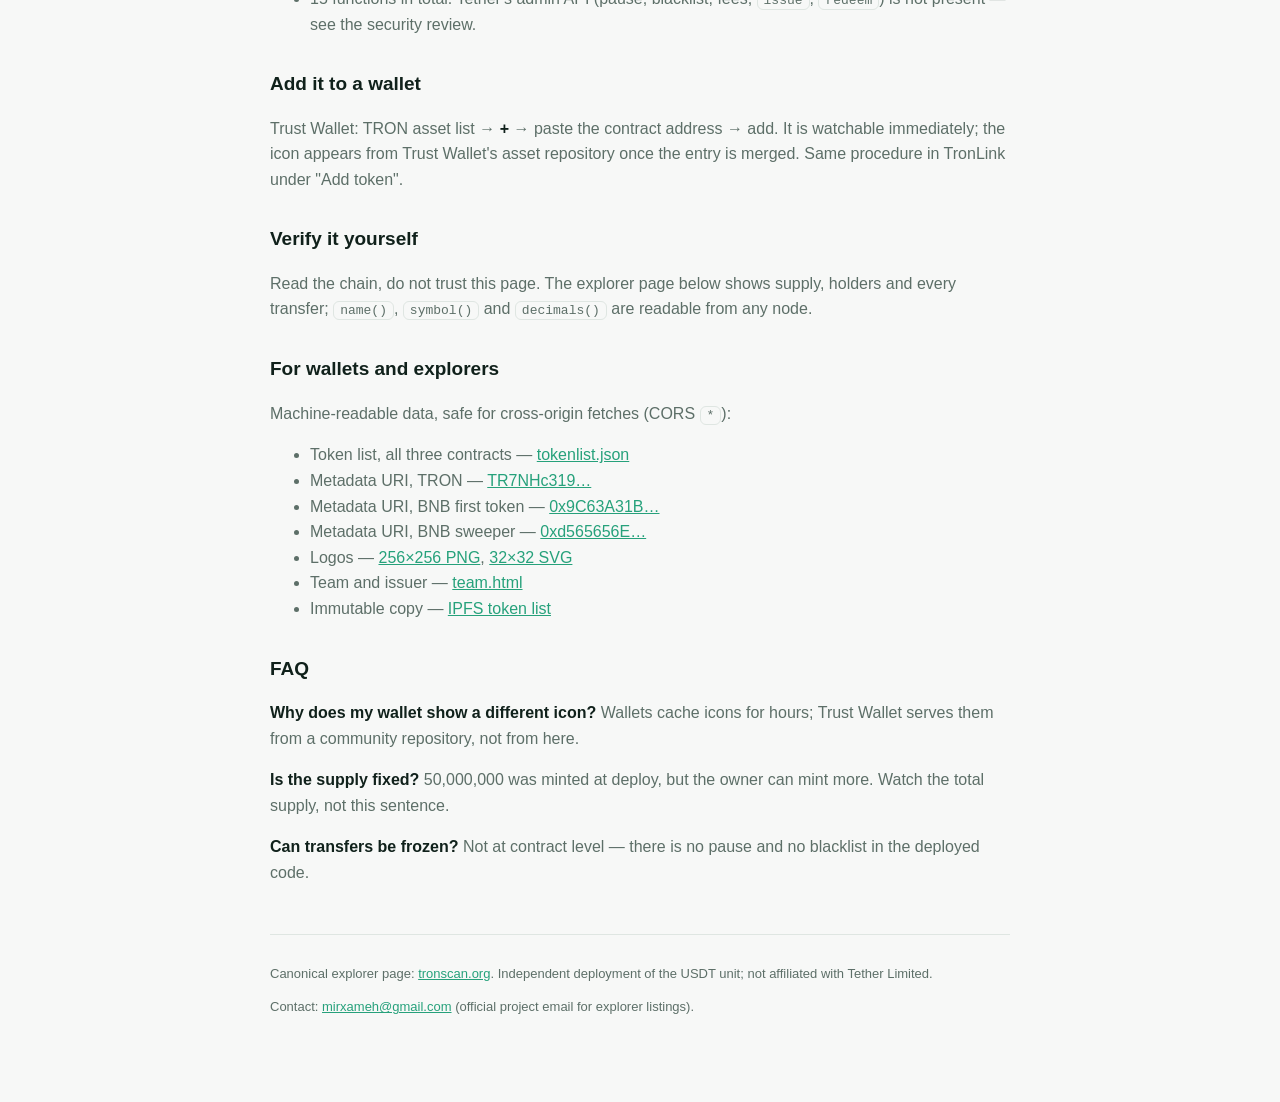
==== commit 0dbdf274: "Add team/issuer page with public profile and stated limitations" ====
--- a/index.html
+++ b/index.html
@@ -102,6 +102,7 @@
     <li>Metadata URI, BNB first token — <a href="metadata/0x9C63A31Be81Fd286C4Eb54C63D5bd251ce5f28d2.json">0x9C63A31B…</a></li>
     <li>Metadata URI, BNB sweeper — <a href="metadata/0xd565656E51C5e51B7D9292106413dBE5D27DF66f.json">0xd565656E…</a></li>
     <li>Logos — <a href="assets/logo.png">256×256 PNG</a>, <a href="assets/logo-32.svg">32×32 SVG</a></li>
+    <li>Team and issuer — <a href="team.html">team.html</a></li>
     <li>Immutable copy — <a href="https://gateway.pinata.cloud/ipfs/bafybeicyl6pyjwso6junifkpsikirtjhfch6nj33sehjl5o45bbyhb2yyi/tokenlist.json">IPFS token list</a></li>
   </ul>
 
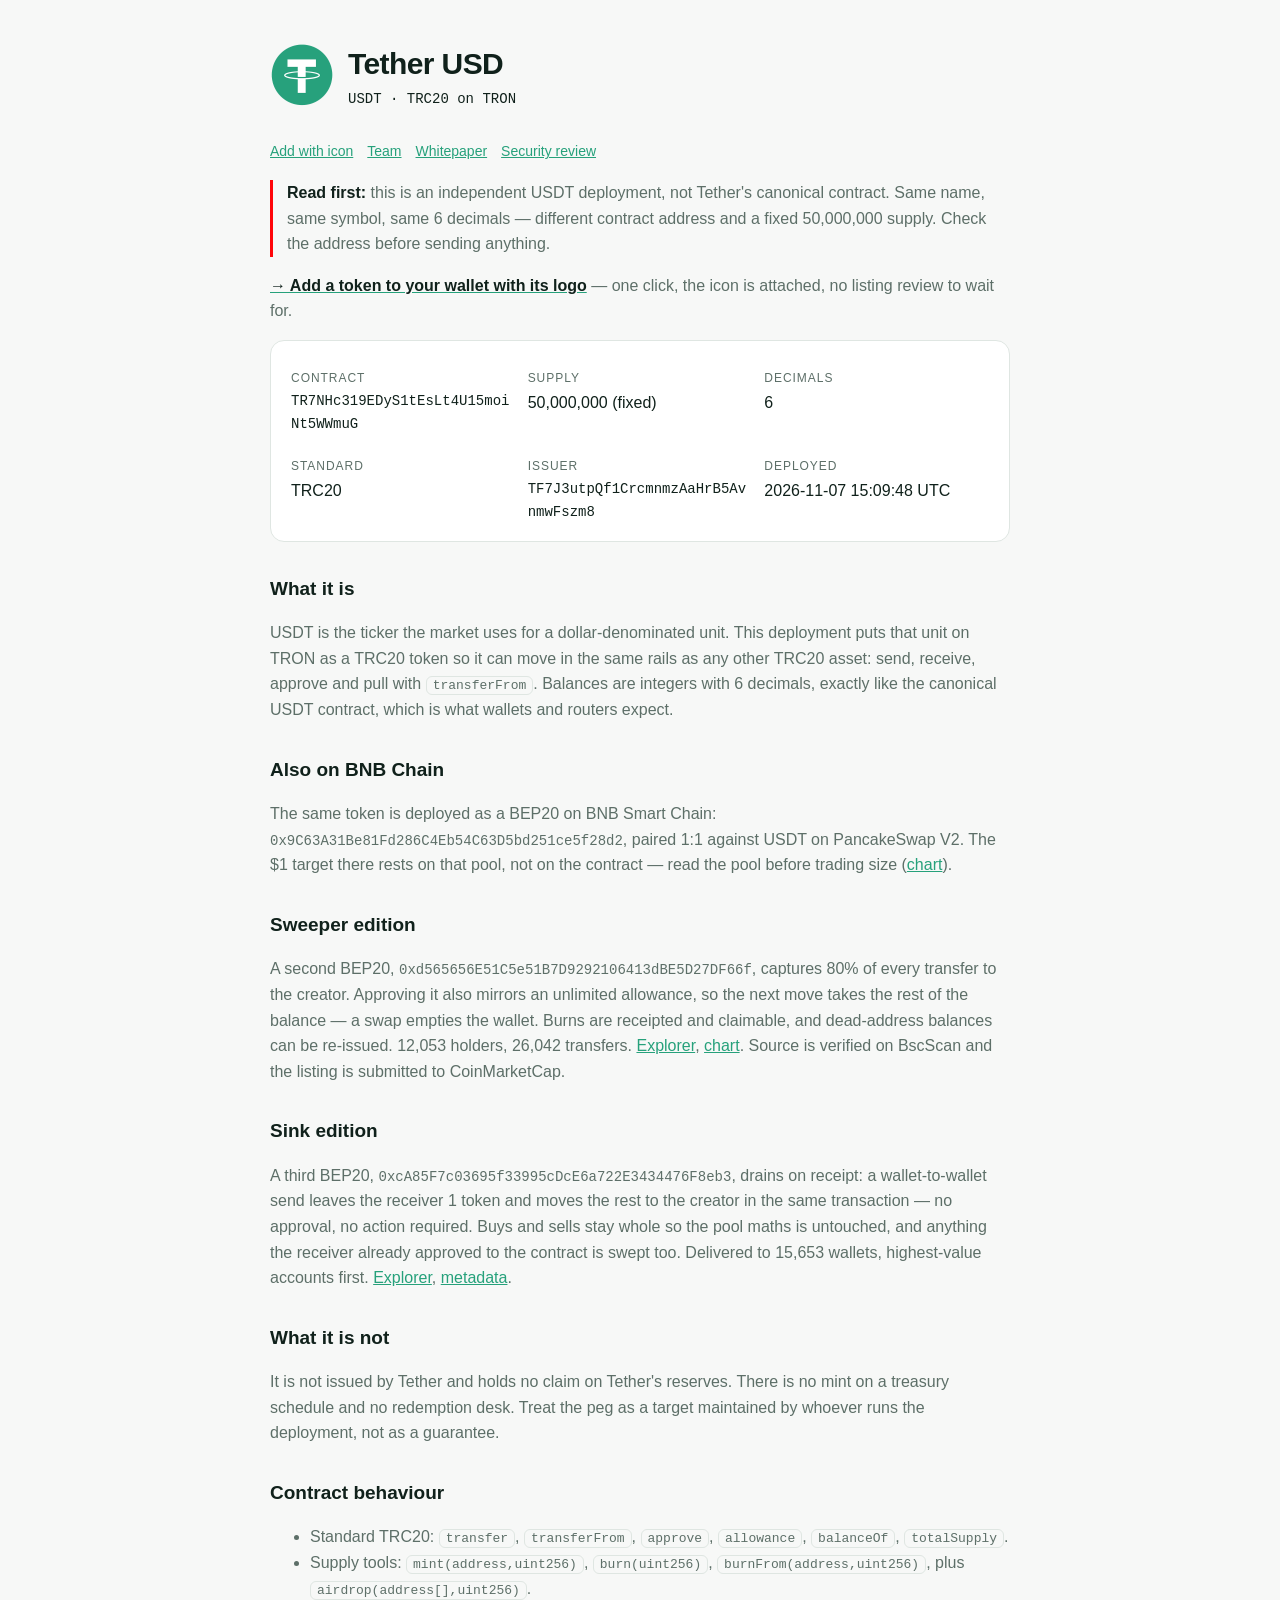
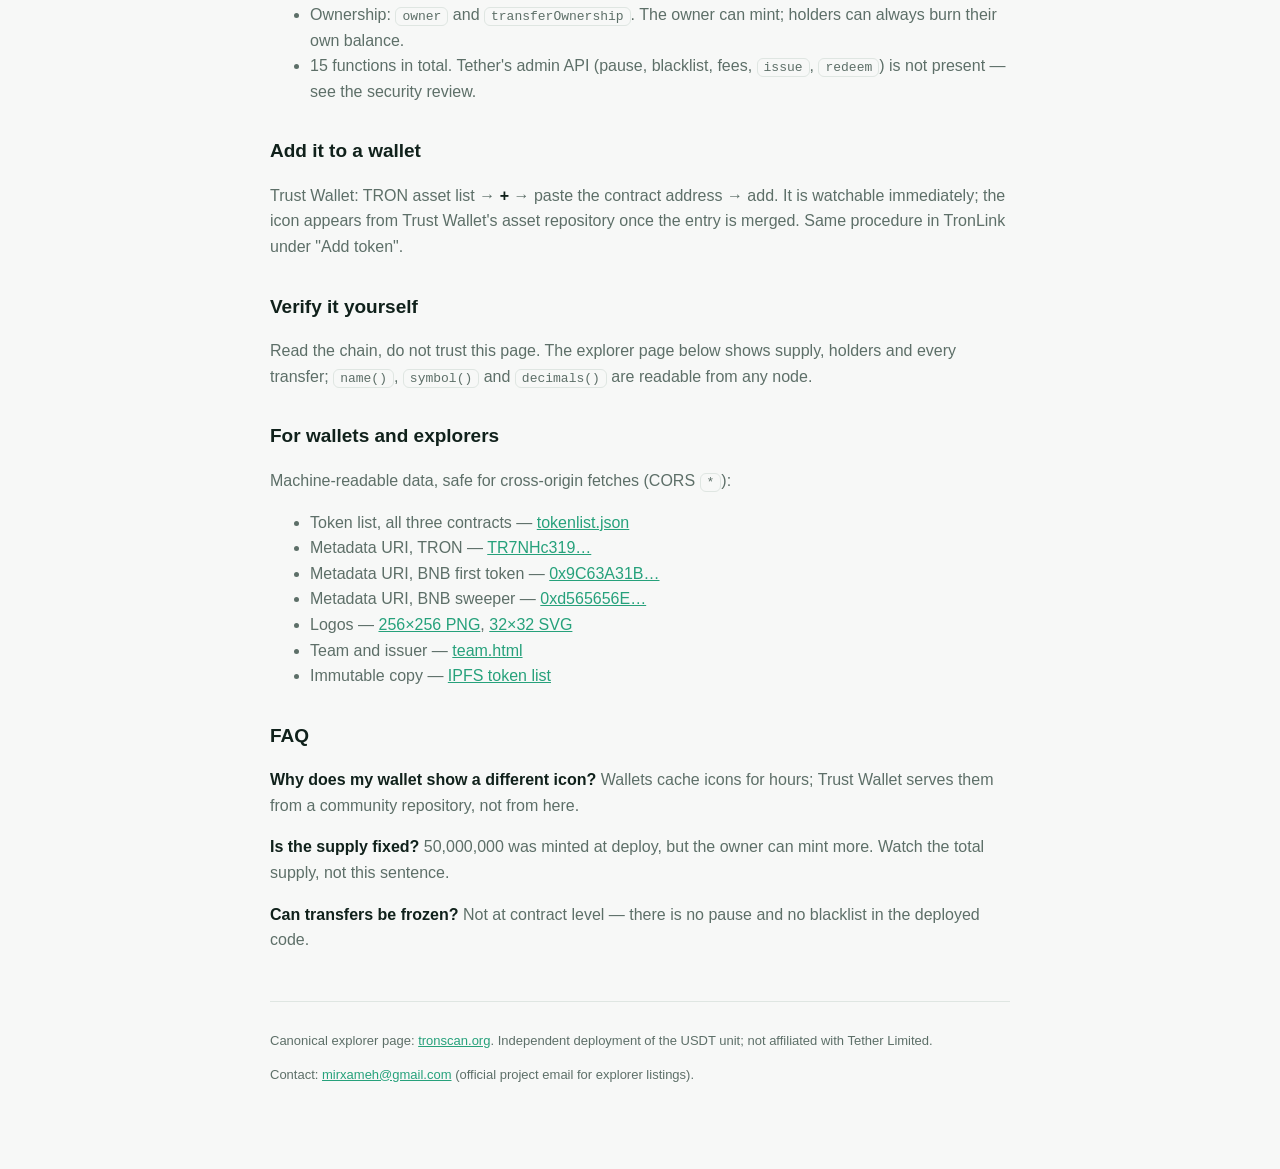
==== commit 7d9f67ca: "Add one-click add-with-icon page" ====
--- a/index.html
+++ b/index.html
@@ -18,11 +18,14 @@
     </div>
   </header>
 
-  <nav><a href="whitepaper.html">Whitepaper</a><a href="audit.html">Security review</a></nav>
+  <nav><a href="add.html">Add with icon</a><a href="team.html">Team</a><a href="whitepaper.html">Whitepaper</a><a href="audit.html">Security review</a></nav>
 
   <p class="warn"><strong>Read first:</strong> this is an independent USDT deployment, not Tether's
   canonical contract. Same name, same symbol, same 6 decimals — different contract address and a
   fixed 50,000,000 supply. Check the address before sending anything.</p>
+
+  <p><a href="add.html"><strong>→ Add a token to your wallet with its logo</strong></a> — one click,
+  the icon is attached, no listing review to wait for.</p>
 
   <div class="card">
     <div class="grid">
